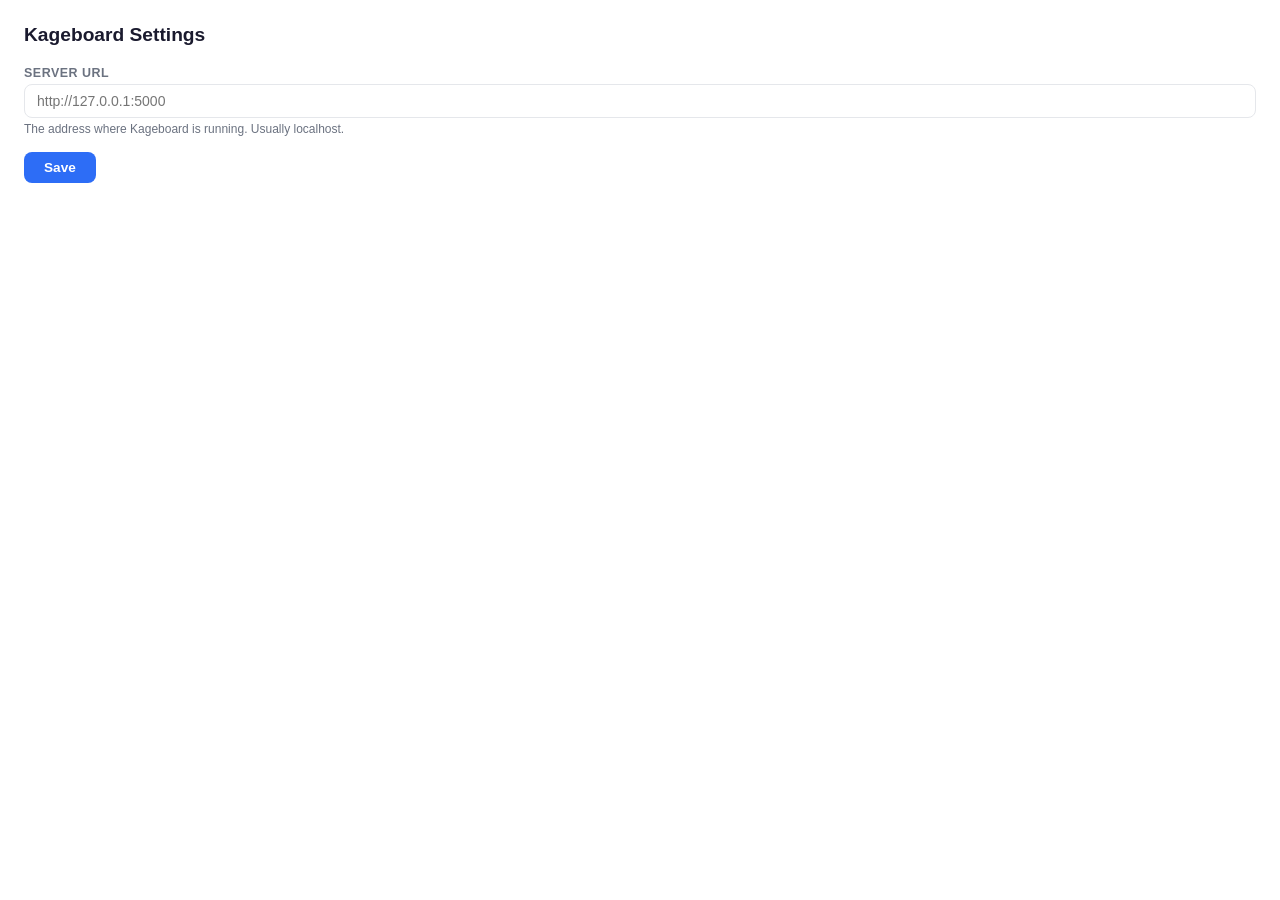
==== extension/options.html @ 03363af6 "feat: Chrome/Firefox browser extension + /api/mirrors endpoint Extension (extension/): - Popup: curr" ====
<!DOCTYPE html>
<html lang="en">
<head>
  <meta charset="utf-8">
  <meta name="viewport" content="width=device-width, initial-scale=1">
  <title>Kageboard Settings</title>
  <style>
    :root {
      --bg: #fff;
      --text: #1a1a2e;
      --text-muted: #6b7280;
      --accent: #2d6df6;
      --border: #e5e7eb;
      --radius: 8px;
      --font: -apple-system, BlinkMacSystemFont, 'Segoe UI', Roboto, sans-serif;
    }
    *, *::before, *::after { box-sizing: border-box; margin: 0; padding: 0; }
    body {
      font-family: var(--font);
      font-size: 13px;
      color: var(--text);
      background: var(--bg);
      padding: 24px;
    }
    h2 {
      font-size: 1.2rem;
      font-weight: 650;
      margin-bottom: 20px;
    }
    .form-group {
      margin-bottom: 16px;
    }
    .form-group label {
      display: block;
      font-size: 0.78rem;
      font-weight: 550;
      color: var(--text-muted);
      margin-bottom: 4px;
      text-transform: uppercase;
      letter-spacing: 0.04em;
    }
    .form-group input {
      width: 100%;
      padding: 8px 12px;
      font-size: 0.875rem;
      border: 1px solid var(--border);
      border-radius: var(--radius);
      font-family: var(--font);
    }
    .form-group input:focus {
      outline: none;
      border-color: var(--accent);
      box-shadow: 0 0 0 3px #eef2ff;
    }
    .form-group .hint {
      font-size: 0.75rem;
      color: var(--text-muted);
      margin-top: 4px;
    }
    .btn {
      padding: 8px 20px;
      font-size: 0.85rem;
      font-weight: 550;
      border: none;
      border-radius: var(--radius);
      cursor: pointer;
      font-family: var(--font);
      background: var(--accent);
      color: #fff;
    }
    .btn:hover { background: #1a56db; }
    .status {
      margin-top: 12px;
      padding: 8px 10px;
      border-radius: var(--radius);
      font-size: 0.8rem;
      display: none;
    }
    .status.show { display: block; }
    .status.success { background: #ecfdf5; color: #065f46; }
    .status.error { background: #fef2f2; color: #991b1b; }
  </style>
</head>
<body>
  <h2>Kageboard Settings</h2>

  <div class="form-group">
    <label for="server-url">Server URL</label>
    <input type="text" id="server-url" placeholder="http://127.0.0.1:5000">
    <div class="hint">The address where Kageboard is running. Usually localhost.</div>
  </div>

  <button class="btn" id="save-btn">Save</button>
  <div class="status" id="status"></div>

  <script src="options.js"></script>
</body>
</html>
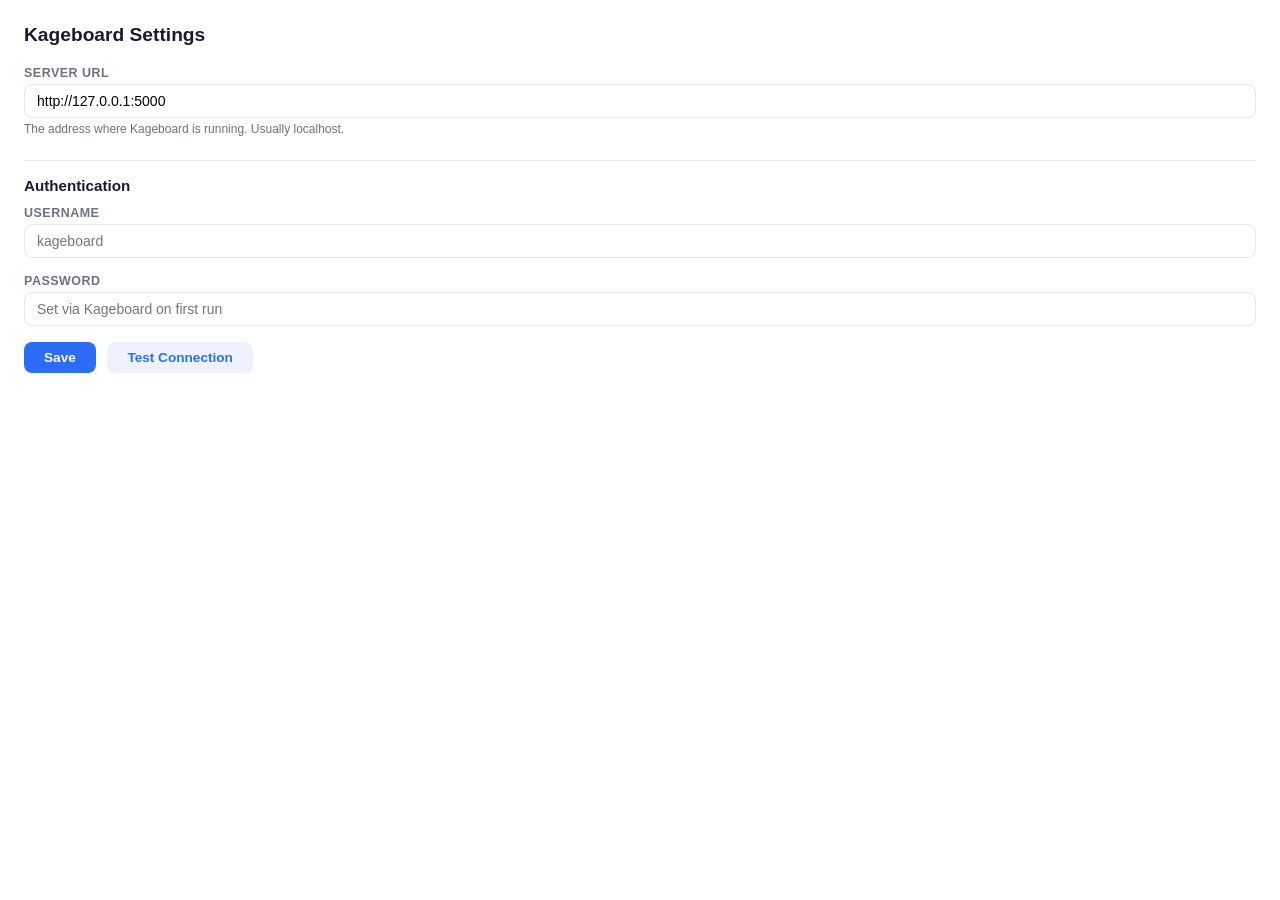
==== commit 6993f88c: "feat: basic auth + extension login flow Backend (kageboard/auth.py): - HTTP Basic Auth decorator for" ====
--- a/extension/options.html
+++ b/extension/options.html
@@ -13,6 +13,8 @@
       --border: #e5e7eb;
       --radius: 8px;
       --font: -apple-system, BlinkMacSystemFont, 'Segoe UI', Roboto, sans-serif;
+      --success: #10b981;
+      --error: #ef4444;
     }
     *, *::before, *::after { box-sizing: border-box; margin: 0; padding: 0; }
     body {
@@ -26,6 +28,14 @@
       font-size: 1.2rem;
       font-weight: 650;
       margin-bottom: 20px;
+    }
+    h3 {
+      font-size: 0.95rem;
+      font-weight: 600;
+      margin-top: 24px;
+      margin-bottom: 12px;
+      padding-top: 16px;
+      border-top: 1px solid var(--border);
     }
     .form-group {
       margin-bottom: 16px;
@@ -69,6 +79,12 @@
       color: #fff;
     }
     .btn:hover { background: #1a56db; }
+    .btn-secondary {
+      background: #eef2ff;
+      color: var(--accent);
+      margin-left: 8px;
+    }
+    .btn-secondary:hover { background: #dde4ff; }
     .status {
       margin-top: 12px;
       padding: 8px 10px;
@@ -90,7 +106,22 @@
     <div class="hint">The address where Kageboard is running. Usually localhost.</div>
   </div>
 
-  <button class="btn" id="save-btn">Save</button>
+  <h3>Authentication</h3>
+
+  <div class="form-group">
+    <label for="auth-username">Username</label>
+    <input type="text" id="auth-username" placeholder="kageboard" autocomplete="username">
+  </div>
+
+  <div class="form-group">
+    <label for="auth-password">Password</label>
+    <input type="password" id="auth-password" placeholder="Set via Kageboard on first run" autocomplete="current-password">
+  </div>
+
+  <div>
+    <button class="btn" id="save-btn">Save</button>
+    <button class="btn btn-secondary" id="test-btn">Test Connection</button>
+  </div>
   <div class="status" id="status"></div>
 
   <script src="options.js"></script>
